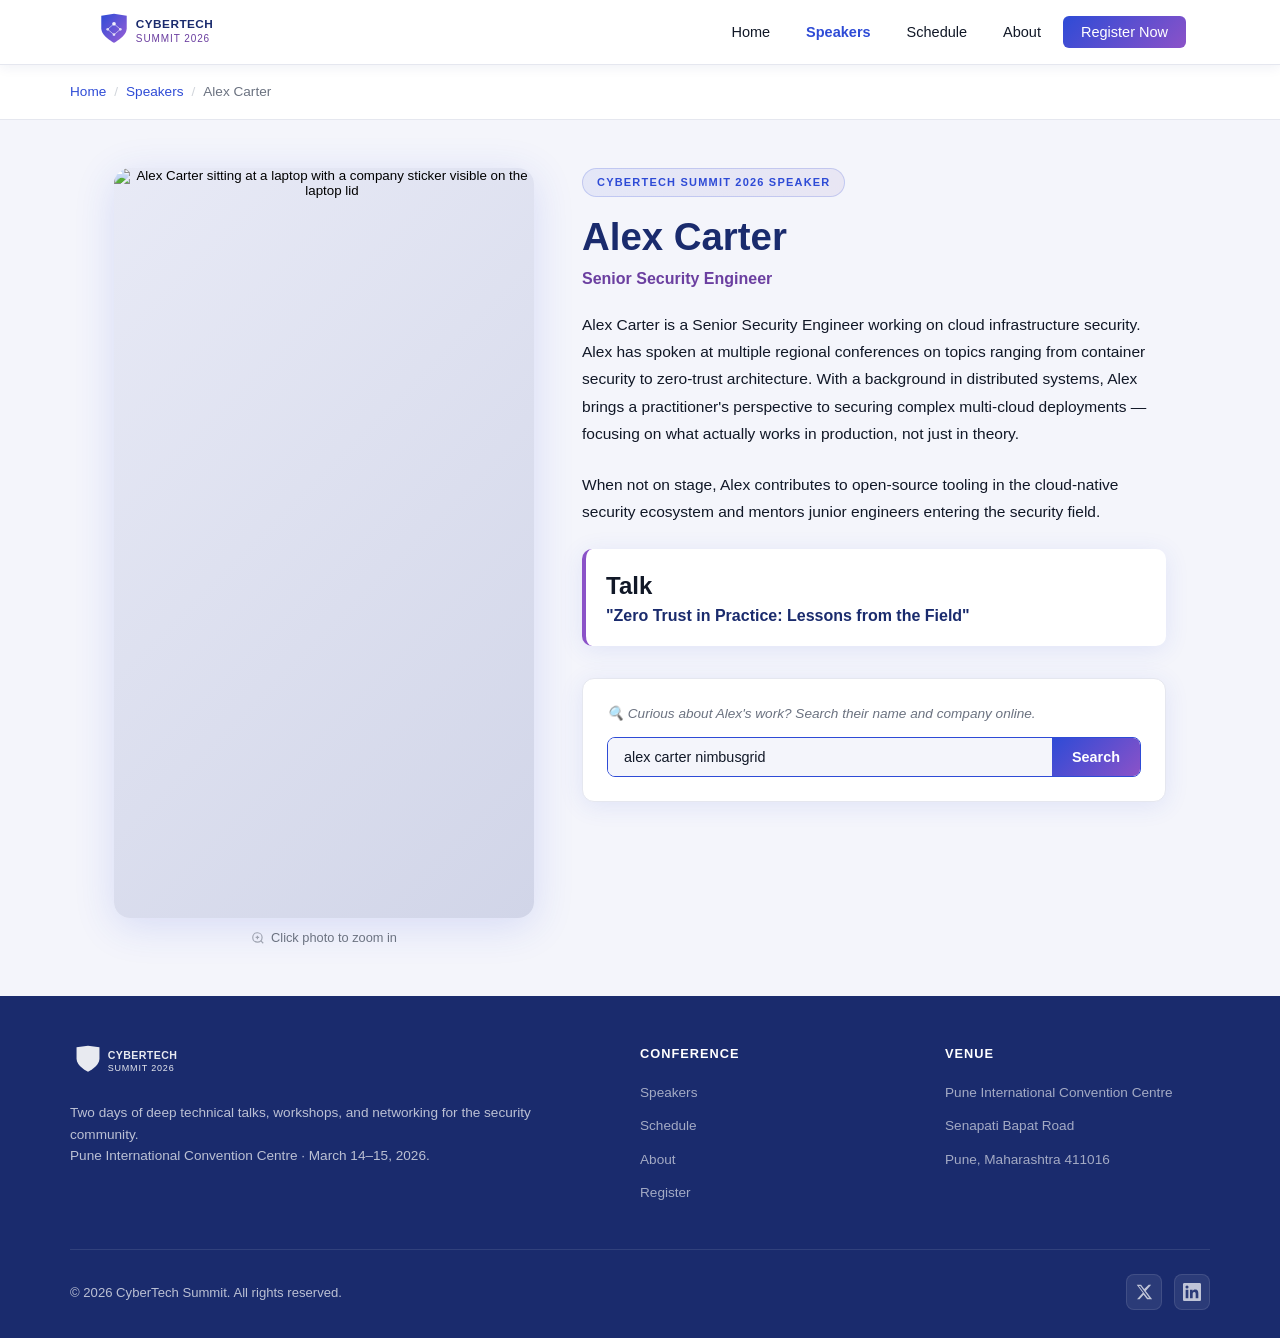
==== flyer.html @ 5ad21706 "Initial commit" ====
<!DOCTYPE html>
<html lang="en">
<head>
  <meta charset="UTF-8">
  <meta name="viewport" content="width=device-width, initial-scale=1.0">
  <title>Alex Carter — CyberTech Summit 2026 Speaker</title>
  <meta name="description" content="Alex Carter presents 'Zero Trust in Practice: Lessons from the Field' at CyberTech Summit 2026. Senior Security Engineer focused on cloud infrastructure security.">

  <!-- Open Graph -->
  <meta property="og:type" content="website">
  <meta property="og:title" content="Alex Carter — CyberTech Summit 2026">
  <meta property="og:description" content="Alex Carter presents 'Zero Trust in Practice: Lessons from the Field' at CyberTech Summit 2026.">
  <meta property="og:image" content="assets/img/speaker-alex-carter.jpg">
  <meta property="og:url" content="https://YOUR-DEPLOY-URL/flyer.html">

  <!-- Favicon -->
  <link rel="icon" href="favicon.ico" type="image/x-icon">
  <link rel="icon" href="assets/img/favicon.svg" type="image/svg+xml">

  <link rel="stylesheet" href="assets/css/conference.css">
</head>
<body>

  <a href="#main-content" class="skip-link">Skip to main content</a>

  <!-- ============================================================
       HEADER / NAV
       ============================================================ -->
  <header class="site-header" role="banner">
    <div class="nav-inner">
      <a href="index.html" class="nav-logo" aria-label="CyberTech Summit 2026 — Home">
        <img src="assets/img/logo-cybertech-summit.svg" alt="CyberTech Summit 2026 logo" width="220" height="44">
      </a>

      <button
        class="nav-toggle"
        id="nav-toggle"
        aria-controls="nav-links"
        aria-expanded="false"
        aria-label="Open navigation"
      >
        <svg width="22" height="22" viewBox="0 0 22 22" fill="none" aria-hidden="true">
          <rect x="2" y="5" width="18" height="2" rx="1" fill="currentColor"/>
          <rect x="2" y="10" width="18" height="2" rx="1" fill="currentColor"/>
          <rect x="2" y="15" width="18" height="2" rx="1" fill="currentColor"/>
        </svg>
      </button>

      <nav aria-label="Main navigation">
        <ul class="nav-links" id="nav-links" role="list">
          <li><a href="index.html">Home</a></li>
          <li><a href="speaker.html" class="active" aria-current="page">Speakers</a></li>
          <li><a href="index.html#schedule">Schedule</a></li>
          <li><a href="index.html#about">About</a></li>
          <li><a href="index.html#register" class="nav-cta">Register Now</a></li>
        </ul>
      </nav>
    </div>
  </header>

  <!-- ============================================================
       BREADCRUMB
       ============================================================ -->
  <nav class="breadcrumb" aria-label="Breadcrumb">
    <div class="breadcrumb-inner">
      <a href="index.html">Home</a>
      <span class="breadcrumb-sep" aria-hidden="true">/</span>
      <a href="speaker.html">Speakers</a>
      <span class="breadcrumb-sep" aria-hidden="true">/</span>
      <span aria-current="page">Alex Carter</span>
    </div>
  </nav>

  <!-- ============================================================
       MAIN CONTENT
       ============================================================ -->
  <main id="main-content">

    <!-- ---- BIO SECTION ---- -->
    <div class="bio-section">

      <!-- Photo column -->
      <div class="bio-photo-wrap">
        <button
          type="button"
          id="speaker-photo-trigger"
          data-2x-src="assets/img/speaker-alex-carter-2x.jpg"
          data-2x-alt="High-resolution view: Alex Carter at a laptop. Company sticker visible on laptop lid."
          aria-label="Click to zoom in on the speaker photo"
          style="background:none;border:none;padding:0;cursor:zoom-in;display:block;width:100%;"
        >
          <img
            src="assets/img/speaker-alex-carter.jpg"
            alt="Alex Carter sitting at a laptop with a company sticker visible on the laptop lid"
            class="bio-photo"
            width="600"
            height="750"
            loading="eager"
          >
        </button>
        <p class="photo-zoom-hint">
          <svg viewBox="0 0 24 24" fill="none" stroke="currentColor" stroke-width="2" aria-hidden="true">
            <circle cx="11" cy="11" r="8"/><path d="m21 21-4.35-4.35"/><path d="M11 8v6M8 11h6"/>
          </svg>
          Click photo to zoom in
        </p>
      </div>

      <!-- Bio column -->
      <div class="bio-content">
        <span class="bio-talk-badge">CyberTech Summit 2026 Speaker</span>

        <h1 class="bio-name">Alex Carter</h1>
        <p class="bio-role">Senior Security Engineer</p>

        <p class="bio-text">
          Alex Carter is a Senior Security Engineer working on cloud infrastructure security.
          Alex has spoken at multiple regional conferences on topics ranging from container security
          to zero-trust architecture. With a background in distributed systems, Alex brings a
          practitioner's perspective to securing complex multi-cloud deployments — focusing on
          what actually works in production, not just in theory.
        </p>

        <p class="bio-text">
          When not on stage, Alex contributes to open-source tooling in the cloud-native security
          ecosystem and mentors junior engineers entering the security field.
        </p>

        <div class="bio-talk-title" role="region" aria-label="Talk details">
          <h2>Talk</h2>
          <p>"Zero Trust in Practice: Lessons from the Field"</p>
        </div>

        <!-- ---- MOCK SEARCH CLUE ---- -->
        <div class="search-prompt-block" role="region" aria-label="Find Alex Carter online">
          <p class="search-prompt-hint">
            🔍 Curious about Alex's work? Search their name and company online.
          </p>
          <div class="search-box-row" role="search">
            <input
              type="text"
              id="mock-search-input"
              class="search-input-mock"
              value="alex carter nimbusgrid"
              readonly
              aria-label="Search query: alex carter nimbusgrid"
              tabindex="0"
            >
            <button
              type="button"
              id="mock-search-btn"
              class="search-btn"
              data-href="linkedin/alex-carter.html"
              aria-label="Search for alex carter nimbusgrid"
            >
              Search
            </button>
          </div>
        </div>

      </div>
    </div>

  </main>

  <!-- ============================================================
       LIGHTBOX
       ============================================================ -->
  <div
    id="lightbox-overlay"
    class="lightbox-overlay"
    role="dialog"
    aria-modal="true"
    aria-label="Speaker photo — enlarged view"
    aria-hidden="true"
  >
    <button
      id="lightbox-close"
      class="lightbox-close"
      aria-label="Close enlarged photo"
      type="button"
    >
      &times;
    </button>
    <img
      id="lightbox-img"
      class="lightbox-img"
      src=""
      alt=""
    >
  </div>

  <!-- ============================================================
       FOOTER
       ============================================================ -->
  <footer class="site-footer" role="contentinfo">
    <div class="footer-inner">
      <div class="footer-top">
        <div class="footer-brand">
          <img src="assets/img/logo-cybertech-summit.svg" alt="CyberTech Summit 2026" width="180" height="36">
          <p>Two days of deep technical talks, workshops, and networking for the security community.<br>
          Pune International Convention Centre · March 14–15, 2026.</p>
        </div>
        <div class="footer-col">
          <h4>Conference</h4>
          <ul>
            <li><a href="speaker.html">Speakers</a></li>
            <li><a href="index.html#schedule">Schedule</a></li>
            <li><a href="index.html#about">About</a></li>
            <li><a href="index.html#register">Register</a></li>
          </ul>
        </div>
        <div class="footer-col">
          <h4>Venue</h4>
          <ul>
            <li><a href="index.html">Pune International Convention Centre</a></li>
            <li><a href="index.html">Senapati Bapat Road</a></li>
            <li><a href="index.html">Pune, Maharashtra 411016</a></li>
          </ul>
        </div>
      </div>
      <div class="footer-bottom">
        <p class="footer-copyright">
          &copy; 2026 CyberTech Summit. All rights reserved.
        </p>
        <div class="footer-socials" aria-hidden="true">
          <span class="footer-social-icon">
            <svg viewBox="0 0 24 24" aria-hidden="true"><path d="M18.244 2.25h3.308l-7.227 8.26 8.502 11.24H16.17l-4.714-6.231-5.401 6.231H2.744l7.73-8.835L2.25 2.25H8.08l4.253 5.622L18.244 2.25Zm-1.161 17.52h1.833L7.084 4.126H5.117L17.083 19.77Z"/></svg>
          </span>
          <span class="footer-social-icon">
            <svg viewBox="0 0 24 24" aria-hidden="true"><path d="M20.447 20.452h-3.554v-5.569c0-1.328-.027-3.037-1.852-3.037-1.853 0-2.136 1.445-2.136 2.939v5.667H9.351V9h3.414v1.561h.046c.477-.9 1.637-1.85 3.37-1.85 3.601 0 4.267 2.37 4.267 5.455v6.286zM5.337 7.433a2.062 2.062 0 0 1-2.063-2.065 2.064 2.064 0 1 1 2.063 2.065zm1.782 13.019H3.555V9h3.564v11.452zM22.225 0H1.771C.792 0 0 .774 0 1.729v20.542C0 23.227.792 24 1.771 24h20.451C23.2 24 24 23.227 24 22.271V1.729C24 .774 23.2 0 22.222 0h.003z"/></svg>
          </span>
        </div>
      </div>
    </div>
  </footer>

  <script src="assets/js/main.js"></script>
</body>
</html>
---- assets/css/conference.css ----
/* ============================================================
   conference.css — CyberTech Summit 2026 theme
   Used by: index.html, flyer.html, speaker.html, company/nimbusgrid.html
   Palette: blue #1a2b6d / #2e4bd6 → purple #6b3fa0 / #9c5fd6
   ============================================================ */

*, *::before, *::after {
  box-sizing: border-box;
  margin: 0;
  padding: 0;
}

:root {
  --blue-dark:    #1a2b6d;
  --blue-mid:     #2e4bd6;
  --blue-light:   #4f6ae8;
  --purple-dark:  #6b3fa0;
  --purple-mid:   #8b52c8;
  --purple-light: #9c5fd6;
  --white:        #ffffff;
  --off-white:    #f4f5fb;
  --text-primary: #111827;
  --text-muted:   #6b7280;
  --card-shadow:  0 4px 24px rgba(46, 75, 214, 0.10);
  --radius:       10px;
  --font-stack:   'Inter', 'Segoe UI', Helvetica, Arial, sans-serif;
}

html { scroll-behavior: smooth; }

body {
  font-family: var(--font-stack);
  color: var(--text-primary);
  background: var(--off-white);
  line-height: 1.6;
  min-height: 100vh;
}

/* ---- SKIP LINK ---- */
.skip-link {
  position: absolute;
  left: -9999px;
  top: 0;
  background: var(--blue-mid);
  color: #fff;
  padding: 8px 16px;
  font-size: 14px;
  z-index: 9999;
  border-radius: 0 0 6px 0;
}
.skip-link:focus { left: 0; }

/* ---- HEADER / NAV ---- */
.site-header {
  background: var(--white);
  border-bottom: 1px solid #e5e7ef;
  position: sticky;
  top: 0;
  z-index: 100;
  box-shadow: 0 2px 12px rgba(26, 43, 109, 0.07);
}

.nav-inner {
  max-width: 1140px;
  margin: 0 auto;
  padding: 0 24px;
  height: 64px;
  display: flex;
  align-items: center;
  justify-content: space-between;
  gap: 24px;
}

.nav-logo {
  display: flex;
  align-items: center;
  text-decoration: none;
  gap: 10px;
  flex-shrink: 0;
}

.nav-logo img {
  height: 40px;
  width: auto;
}

.nav-links {
  display: flex;
  gap: 8px;
  list-style: none;
  flex-wrap: wrap;
}

.nav-links a {
  text-decoration: none;
  font-size: 14.5px;
  font-weight: 500;
  color: var(--text-primary);
  padding: 6px 14px;
  border-radius: 6px;
  transition: background 0.18s, color 0.18s;
}

.nav-links a:hover,
.nav-links a:focus-visible {
  background: var(--off-white);
  color: var(--blue-mid);
  outline: none;
}

.nav-links a.active {
  color: var(--blue-mid);
  font-weight: 600;
}

.nav-cta {
  background: linear-gradient(135deg, var(--blue-mid), var(--purple-mid));
  color: #fff !important;
  border-radius: 6px;
  padding: 8px 18px !important;
}
.nav-cta:hover { opacity: 0.9; }

/* Nav toggle button (mobile) */
.nav-toggle {
  display: none;
  background: none;
  border: none;
  cursor: pointer;
  padding: 6px;
  color: var(--text-primary);
}

/* ---- HERO ---- */
.hero {
  background: linear-gradient(135deg, var(--blue-dark) 0%, var(--blue-mid) 45%, var(--purple-dark) 100%);
  color: #fff;
  padding: 100px 24px 90px;
  text-align: center;
  position: relative;
  overflow: hidden;
}

.hero::before {
  content: '';
  position: absolute;
  inset: 0;
  background-image:
    radial-gradient(circle at 20% 50%, rgba(156, 95, 214, 0.25) 0%, transparent 50%),
    radial-gradient(circle at 80% 20%, rgba(46, 75, 214, 0.3) 0%, transparent 40%);
  pointer-events: none;
}

/* Circuit-board decorative pattern */
.hero::after {
  content: '';
  position: absolute;
  inset: 0;
  background-image:
    linear-gradient(rgba(255,255,255,0.04) 1px, transparent 1px),
    linear-gradient(90deg, rgba(255,255,255,0.04) 1px, transparent 1px);
  background-size: 40px 40px;
  pointer-events: none;
}

.hero-inner {
  max-width: 820px;
  margin: 0 auto;
  position: relative;
  z-index: 1;
}

.hero-badge {
  display: inline-block;
  background: rgba(255,255,255,0.12);
  border: 1px solid rgba(255,255,255,0.2);
  color: #c5cde8;
  font-size: 12px;
  font-weight: 600;
  letter-spacing: 1.5px;
  text-transform: uppercase;
  padding: 5px 16px;
  border-radius: 20px;
  margin-bottom: 24px;
}

.hero h1 {
  font-size: clamp(2rem, 5vw, 3.5rem);
  font-weight: 800;
  line-height: 1.15;
  letter-spacing: -0.5px;
  margin-bottom: 20px;
}

.hero h1 span {
  background: linear-gradient(90deg, #a78bfa, #60a5fa);
  -webkit-background-clip: text;
  -webkit-text-fill-color: transparent;
  background-clip: text;
}

.hero-sub {
  font-size: 1.15rem;
  color: rgba(255,255,255,0.8);
  margin-bottom: 14px;
}

.hero-meta {
  font-size: 0.95rem;
  color: rgba(255,255,255,0.6);
  margin-bottom: 36px;
}

.hero-actions {
  display: flex;
  gap: 14px;
  justify-content: center;
  flex-wrap: wrap;
}

.btn-primary {
  display: inline-block;
  background: #fff;
  color: var(--blue-dark);
  font-weight: 700;
  font-size: 15px;
  padding: 12px 28px;
  border-radius: var(--radius);
  text-decoration: none;
  border: none;
  cursor: pointer;
  transition: transform 0.15s, box-shadow 0.15s;
  box-shadow: 0 4px 18px rgba(0,0,0,0.15);
}
.btn-primary:hover { transform: translateY(-2px); box-shadow: 0 8px 28px rgba(0,0,0,0.2); }

.btn-secondary {
  display: inline-block;
  border: 2px solid rgba(255,255,255,0.5);
  color: #fff;
  font-weight: 600;
  font-size: 15px;
  padding: 11px 28px;
  border-radius: var(--radius);
  text-decoration: none;
  transition: border-color 0.15s, background 0.15s;
}
.btn-secondary:hover { border-color: #fff; background: rgba(255,255,255,0.08); }

/* ---- STATS BAR ---- */
.stats-bar {
  background: var(--white);
  border-bottom: 1px solid #e5e7ef;
  padding: 20px 24px;
}

.stats-inner {
  max-width: 1140px;
  margin: 0 auto;
  display: flex;
  gap: 0;
  justify-content: space-around;
  flex-wrap: wrap;
}

.stat-item {
  text-align: center;
  padding: 8px 24px;
}

.stat-number {
  font-size: 1.8rem;
  font-weight: 800;
  background: linear-gradient(135deg, var(--blue-mid), var(--purple-mid));
  -webkit-background-clip: text;
  -webkit-text-fill-color: transparent;
  background-clip: text;
  display: block;
}

.stat-label {
  font-size: 0.82rem;
  color: var(--text-muted);
  text-transform: uppercase;
  letter-spacing: 0.8px;
  font-weight: 600;
}

/* ---- SECTION COMMON ---- */
section { padding: 70px 24px; }

.section-inner {
  max-width: 1140px;
  margin: 0 auto;
}

.section-label {
  font-size: 12px;
  font-weight: 700;
  letter-spacing: 2px;
  text-transform: uppercase;
  color: var(--blue-mid);
  margin-bottom: 10px;
}

.section-title {
  font-size: clamp(1.6rem, 3vw, 2.4rem);
  font-weight: 800;
  color: var(--blue-dark);
  margin-bottom: 14px;
  line-height: 1.2;
}

.section-desc {
  font-size: 1rem;
  color: var(--text-muted);
  max-width: 560px;
  margin-bottom: 48px;
}

/* ---- SPEAKERS SECTION ---- */
.speakers-section { background: var(--off-white); }

.speaker-cards {
  display: grid;
  grid-template-columns: repeat(auto-fill, minmax(240px, 1fr));
  gap: 24px;
}

.speaker-card {
  background: var(--white);
  border-radius: 12px;
  box-shadow: var(--card-shadow);
  overflow: hidden;
  transition: transform 0.2s, box-shadow 0.2s;
  border: 1px solid #e8eaf3;
}

.speaker-card:hover {
  transform: translateY(-4px);
  box-shadow: 0 12px 36px rgba(46, 75, 214, 0.14);
}

.speaker-card a {
  text-decoration: none;
  color: inherit;
  display: block;
}

.speaker-card-img {
  width: 100%;
  height: 200px;
  object-fit: cover;
  background: linear-gradient(135deg, #e8eaf6, #d1d5e8);
  display: block;
}

/* Placeholder avatar for non-Alex cards */
.speaker-avatar-placeholder {
  width: 100%;
  height: 200px;
  display: flex;
  align-items: center;
  justify-content: center;
  background: linear-gradient(135deg, #e8eaf6, #d1d5e8);
  position: relative;
  overflow: hidden;
}

.speaker-avatar-placeholder svg {
  width: 90px;
  height: 90px;
  opacity: 0.55;
}

.speaker-card-body {
  padding: 20px;
}

.speaker-name {
  font-size: 1.05rem;
  font-weight: 700;
  color: var(--blue-dark);
  margin-bottom: 4px;
}

.speaker-title {
  font-size: 0.85rem;
  color: var(--purple-dark);
  font-weight: 500;
  margin-bottom: 10px;
}

.speaker-bio-snippet {
  font-size: 0.83rem;
  color: var(--text-muted);
  line-height: 1.5;
  margin-bottom: 14px;
}

.speaker-tag {
  display: inline-block;
  font-size: 11px;
  font-weight: 600;
  padding: 3px 10px;
  border-radius: 20px;
  background: linear-gradient(135deg, rgba(46,75,214,0.08), rgba(107,63,160,0.08));
  color: var(--blue-mid);
  border: 1px solid rgba(46,75,214,0.15);
  margin-right: 4px;
  margin-bottom: 4px;
}

.speaker-card-featured {
  border: 2px solid var(--blue-mid);
  position: relative;
}

.speaker-card-featured::before {
  content: 'Featured';
  position: absolute;
  top: 12px;
  right: 12px;
  background: linear-gradient(135deg, var(--blue-mid), var(--purple-mid));
  color: #fff;
  font-size: 11px;
  font-weight: 700;
  padding: 3px 10px;
  border-radius: 20px;
  letter-spacing: 0.5px;
  z-index: 2;
}

/* ---- AGENDA SECTION ---- */
.agenda-section { background: var(--white); }

.agenda-grid {
  display: grid;
  grid-template-columns: repeat(auto-fill, minmax(280px, 1fr));
  gap: 20px;
}

.agenda-item {
  background: var(--off-white);
  border-radius: var(--radius);
  padding: 22px;
  border-left: 4px solid var(--blue-mid);
  transition: border-color 0.2s;
}

.agenda-item:hover { border-left-color: var(--purple-mid); }

.agenda-time {
  font-size: 0.78rem;
  font-weight: 700;
  color: var(--purple-dark);
  text-transform: uppercase;
  letter-spacing: 1px;
  margin-bottom: 6px;
}

.agenda-title {
  font-size: 0.95rem;
  font-weight: 700;
  color: var(--blue-dark);
  margin-bottom: 4px;
}

.agenda-speaker {
  font-size: 0.82rem;
  color: var(--text-muted);
}

/* ---- ABOUT / CTA SECTION ---- */
.cta-section {
  background: linear-gradient(135deg, var(--blue-dark), var(--purple-dark));
  color: #fff;
  text-align: center;
  padding: 80px 24px;
}

.cta-section .section-title { color: #fff; }
.cta-section .section-desc { color: rgba(255,255,255,0.75); max-width: 540px; margin: 0 auto 36px; }

/* ---- BREADCRUMB ---- */
.breadcrumb {
  padding: 16px 24px;
  background: var(--white);
  border-bottom: 1px solid #e5e7ef;
}

.breadcrumb-inner {
  max-width: 1140px;
  margin: 0 auto;
  display: flex;
  gap: 8px;
  align-items: center;
  font-size: 0.85rem;
  color: var(--text-muted);
  flex-wrap: wrap;
}

.breadcrumb a {
  color: var(--blue-mid);
  text-decoration: none;
}

.breadcrumb a:hover { text-decoration: underline; }

.breadcrumb-sep { color: #d1d5db; }

/* ---- SPEAKER BIO PAGE (flyer / speaker) ---- */
.bio-section {
  max-width: 1100px;
  margin: 0 auto;
  padding: 48px 24px;
  display: grid;
  grid-template-columns: 420px 1fr;
  gap: 48px;
  align-items: start;
}

.bio-photo-wrap {
  position: relative;
}

.bio-photo {
  width: 100%;
  border-radius: 16px;
  box-shadow: 0 8px 40px rgba(46, 75, 214, 0.15);
  display: block;
  background: linear-gradient(135deg, #e8eaf6, #d1d5e8);
  cursor: pointer;
  transition: box-shadow 0.2s;
}

.bio-photo:hover {
  box-shadow: 0 12px 48px rgba(46, 75, 214, 0.22);
}

.photo-zoom-hint {
  display: flex;
  align-items: center;
  gap: 6px;
  margin-top: 10px;
  font-size: 0.8rem;
  color: var(--text-muted);
  justify-content: center;
}

.photo-zoom-hint svg { width: 14px; height: 14px; opacity: 0.6; }

.bio-content {}

.bio-talk-badge {
  display: inline-block;
  background: linear-gradient(135deg, rgba(46,75,214,0.08), rgba(107,63,160,0.08));
  color: var(--blue-mid);
  border: 1px solid rgba(46,75,214,0.2);
  font-size: 11px;
  font-weight: 700;
  letter-spacing: 1.2px;
  text-transform: uppercase;
  padding: 5px 14px;
  border-radius: 20px;
  margin-bottom: 18px;
}

.bio-name {
  font-size: clamp(1.6rem, 3vw, 2.4rem);
  font-weight: 800;
  color: var(--blue-dark);
  line-height: 1.15;
  margin-bottom: 6px;
}

.bio-role {
  font-size: 1rem;
  color: var(--purple-dark);
  font-weight: 600;
  margin-bottom: 20px;
}

.bio-text {
  font-size: 0.97rem;
  color: var(--text-primary);
  line-height: 1.75;
  margin-bottom: 24px;
}

.bio-talk-title {
  background: var(--white);
  border-radius: var(--radius);
  padding: 18px 20px;
  border-left: 4px solid var(--purple-mid);
  margin-bottom: 32px;
  box-shadow: var(--card-shadow);
}

.bio-talk-title h3 {
  font-size: 0.8rem;
  font-weight: 700;
  letter-spacing: 1px;
  text-transform: uppercase;
  color: var(--purple-dark);
  margin-bottom: 6px;
}

.bio-talk-title p {
  font-size: 1rem;
  font-weight: 700;
  color: var(--blue-dark);
  line-height: 1.4;
}

/* ---- MOCK SEARCH BOX ---- */
.search-prompt-block {
  background: var(--white);
  border: 1px solid #e5e7ef;
  border-radius: 12px;
  padding: 24px;
  box-shadow: var(--card-shadow);
}

.search-prompt-hint {
  font-size: 0.85rem;
  color: var(--text-muted);
  margin-bottom: 12px;
  font-style: italic;
  display: flex;
  align-items: center;
  gap: 6px;
}

.search-box-row {
  display: flex;
  gap: 0;
  border: 1.5px solid var(--blue-mid);
  border-radius: 8px;
  overflow: hidden;
}

.search-input-mock {
  flex: 1;
  background: #f4f5fb;
  border: none;
  padding: 11px 16px;
  font-size: 0.9rem;
  color: var(--text-primary);
  font-family: var(--font-stack);
  font-weight: 500;
  cursor: default;
  outline: none;
}

.search-btn {
  background: linear-gradient(135deg, var(--blue-mid), var(--purple-mid));
  color: #fff;
  border: none;
  padding: 11px 20px;
  font-size: 0.9rem;
  font-weight: 600;
  cursor: pointer;
  font-family: var(--font-stack);
  transition: opacity 0.15s;
}

.search-btn:hover { opacity: 0.88; }
.search-btn:focus-visible { outline: 2px solid var(--blue-mid); outline-offset: 2px; }

/* ---- LIGHTBOX ---- */
.lightbox-overlay {
  display: none;
  position: fixed;
  inset: 0;
  background: rgba(0,0,0,0.88);
  z-index: 1000;
  align-items: center;
  justify-content: center;
  padding: 24px;
}

.lightbox-overlay.active { display: flex; }

.lightbox-img {
  max-width: 90vw;
  max-height: 90vh;
  border-radius: 10px;
  box-shadow: 0 20px 80px rgba(0,0,0,0.6);
  object-fit: contain;
  width: 100%;
}

.lightbox-close {
  position: absolute;
  top: 20px;
  right: 24px;
  background: rgba(255,255,255,0.15);
  border: none;
  color: #fff;
  width: 40px;
  height: 40px;
  border-radius: 50%;
  font-size: 22px;
  cursor: pointer;
  display: flex;
  align-items: center;
  justify-content: center;
  transition: background 0.15s;
}
.lightbox-close:hover { background: rgba(255,255,255,0.25); }

/* ---- COMPANY PAGE ---- */
.company-hero {
  background: linear-gradient(135deg, var(--blue-dark), var(--purple-dark));
  color: #fff;
  padding: 70px 24px 60px;
}

.company-hero-inner {
  max-width: 900px;
  margin: 0 auto;
  display: flex;
  align-items: center;
  gap: 36px;
  flex-wrap: wrap;
}

.company-hero-logo {
  background: rgba(255,255,255,0.1);
  border-radius: 16px;
  padding: 20px 28px;
  backdrop-filter: blur(4px);
  border: 1px solid rgba(255,255,255,0.15);
}

.company-hero-logo img {
  height: 60px;
  width: auto;
  filter: brightness(0) invert(1);
}

.company-hero-text h1 {
  font-size: clamp(1.6rem, 3vw, 2.4rem);
  font-weight: 800;
  margin-bottom: 8px;
}

.company-hero-text p {
  color: rgba(255,255,255,0.75);
  font-size: 1rem;
}

.company-content {
  max-width: 900px;
  margin: 0 auto;
  padding: 48px 24px;
}

.company-about {
  background: var(--white);
  border-radius: 12px;
  padding: 32px;
  margin-bottom: 32px;
  box-shadow: var(--card-shadow);
}

.company-about h2 {
  font-size: 1.3rem;
  font-weight: 700;
  color: var(--blue-dark);
  margin-bottom: 16px;
}

.company-about p {
  color: var(--text-primary);
  line-height: 1.75;
  margin-bottom: 12px;
}

.team-grid {
  display: grid;
  grid-template-columns: repeat(auto-fill, minmax(220px, 1fr));
  gap: 20px;
  margin-top: 32px;
}

.team-card {
  background: var(--white);
  border-radius: 12px;
  padding: 24px 20px;
  box-shadow: var(--card-shadow);
  border: 1px solid #e8eaf3;
  text-align: center;
}

.team-card-avatar {
  width: 72px;
  height: 72px;
  border-radius: 50%;
  margin: 0 auto 14px;
  background: linear-gradient(135deg, #e8eaf6, #d1d5e8);
  display: flex;
  align-items: center;
  justify-content: center;
  overflow: hidden;
}

.team-card-avatar img {
  width: 100%;
  height: 100%;
  object-fit: cover;
}

.team-card-name {
  font-size: 0.95rem;
  font-weight: 700;
  color: var(--blue-dark);
  margin-bottom: 4px;
}

.team-card-role {
  font-size: 0.82rem;
  color: var(--text-muted);
}

/* ---- FOOTER ---- */
.site-footer {
  background: var(--blue-dark);
  color: rgba(255,255,255,0.7);
  padding: 48px 24px 28px;
}

.footer-inner {
  max-width: 1140px;
  margin: 0 auto;
}

.footer-top {
  display: grid;
  grid-template-columns: 2fr 1fr 1fr;
  gap: 40px;
  margin-bottom: 36px;
  flex-wrap: wrap;
}

.footer-brand img { height: 36px; margin-bottom: 14px; filter: brightness(0) invert(1); opacity: 0.9; }
.footer-brand p { font-size: 0.85rem; line-height: 1.6; }

.footer-col h4 {
  font-size: 0.8rem;
  font-weight: 700;
  color: #fff;
  text-transform: uppercase;
  letter-spacing: 1px;
  margin-bottom: 14px;
}

.footer-col ul { list-style: none; }
.footer-col ul li { margin-bottom: 8px; }
.footer-col ul li a {
  font-size: 0.85rem;
  color: rgba(255,255,255,0.6);
  text-decoration: none;
  transition: color 0.15s;
}
.footer-col ul li a:hover { color: #fff; }

.footer-bottom {
  border-top: 1px solid rgba(255,255,255,0.1);
  padding-top: 24px;
  display: flex;
  justify-content: space-between;
  align-items: center;
  gap: 16px;
  flex-wrap: wrap;
}

.footer-copyright { font-size: 0.82rem; }

.footer-socials {
  display: flex;
  gap: 12px;
}

.footer-social-icon {
  width: 36px;
  height: 36px;
  border-radius: 8px;
  background: rgba(255,255,255,0.08);
  display: flex;
  align-items: center;
  justify-content: center;
  transition: background 0.15s;
  border: 1px solid rgba(255,255,255,0.1);
}

.footer-social-icon:hover { background: rgba(255,255,255,0.15); }
.footer-social-icon svg { width: 18px; height: 18px; fill: rgba(255,255,255,0.7); }

/* ---- RESPONSIVE ---- */
@media (max-width: 900px) {
  .footer-top { grid-template-columns: 1fr 1fr; }
  .bio-section { grid-template-columns: 1fr; }
  .bio-photo-wrap { max-width: 420px; margin: 0 auto; }
}

@media (max-width: 640px) {
  .hero { padding: 64px 20px 60px; }
  .speaker-cards { grid-template-columns: 1fr 1fr; }
  .footer-top { grid-template-columns: 1fr; }
  .company-hero-inner { flex-direction: column; }
}

@media (max-width: 480px) {
  .nav-links { display: none; }
  .nav-links.open { display: flex; flex-direction: column; gap: 4px; }
  .nav-toggle { display: block; }
  .nav-inner { flex-wrap: wrap; height: auto; padding: 12px 16px; }
  .speaker-cards { grid-template-columns: 1fr; }
  .stats-inner { flex-direction: column; gap: 8px; }
  .hero h1 { font-size: 1.8rem; }
}
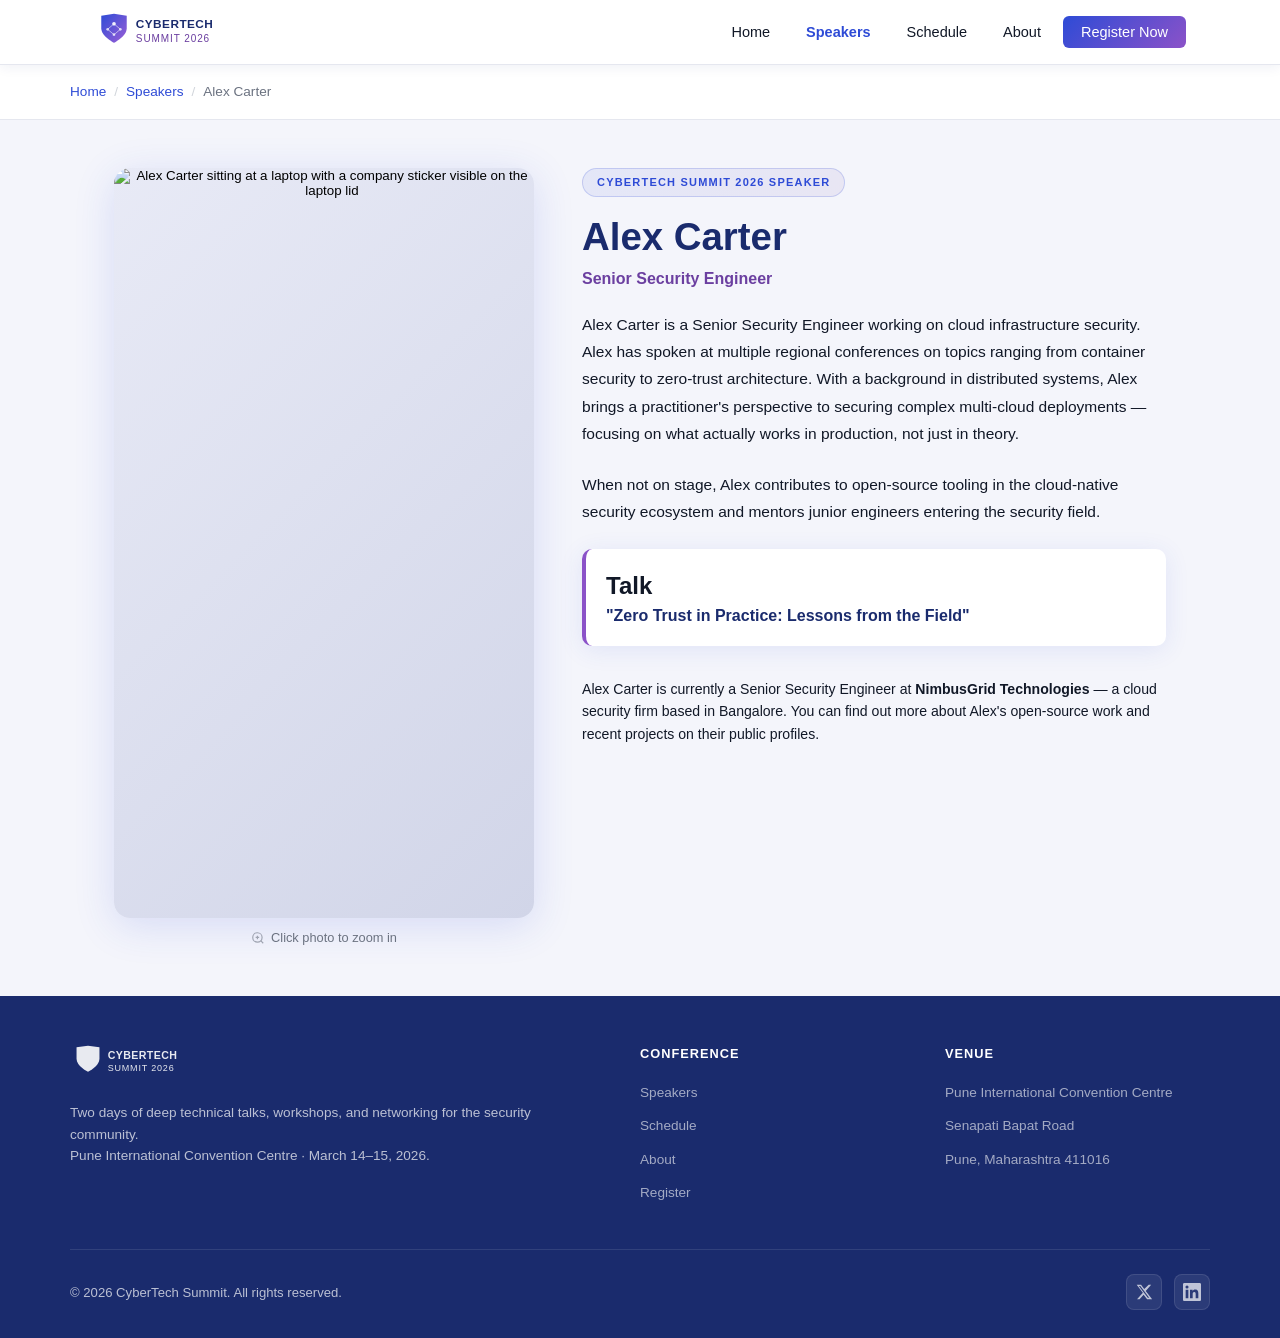
==== commit 4d4d8f9a: "OSINT CTF challenge" ====
--- a/flyer.html
+++ b/flyer.html
@@ -131,31 +131,8 @@
           <p>"Zero Trust in Practice: Lessons from the Field"</p>
         </div>
 
-        <!-- ---- MOCK SEARCH CLUE ---- -->
-        <div class="search-prompt-block" role="region" aria-label="Find Alex Carter online">
-          <p class="search-prompt-hint">
-            🔍 Curious about Alex's work? Search their name and company online.
-          </p>
-          <div class="search-box-row" role="search">
-            <input
-              type="text"
-              id="mock-search-input"
-              class="search-input-mock"
-              value="alex carter nimbusgrid"
-              readonly
-              aria-label="Search query: alex carter nimbusgrid"
-              tabindex="0"
-            >
-            <button
-              type="button"
-              id="mock-search-btn"
-              class="search-btn"
-              data-href="linkedin/alex-carter.html"
-              aria-label="Search for alex carter nimbusgrid"
-            >
-              Search
-            </button>
-          </div>
+        <div class="bio-links" style="margin-top:20px;font-size:0.88rem;color:var(--muted);">
+          <p>Alex Carter is currently a Senior Security Engineer at <strong>NimbusGrid Technologies</strong> — a cloud security firm based in Bangalore. You can find out more about Alex's open-source work and recent projects on their public profiles.</p>
         </div>
 
       </div>
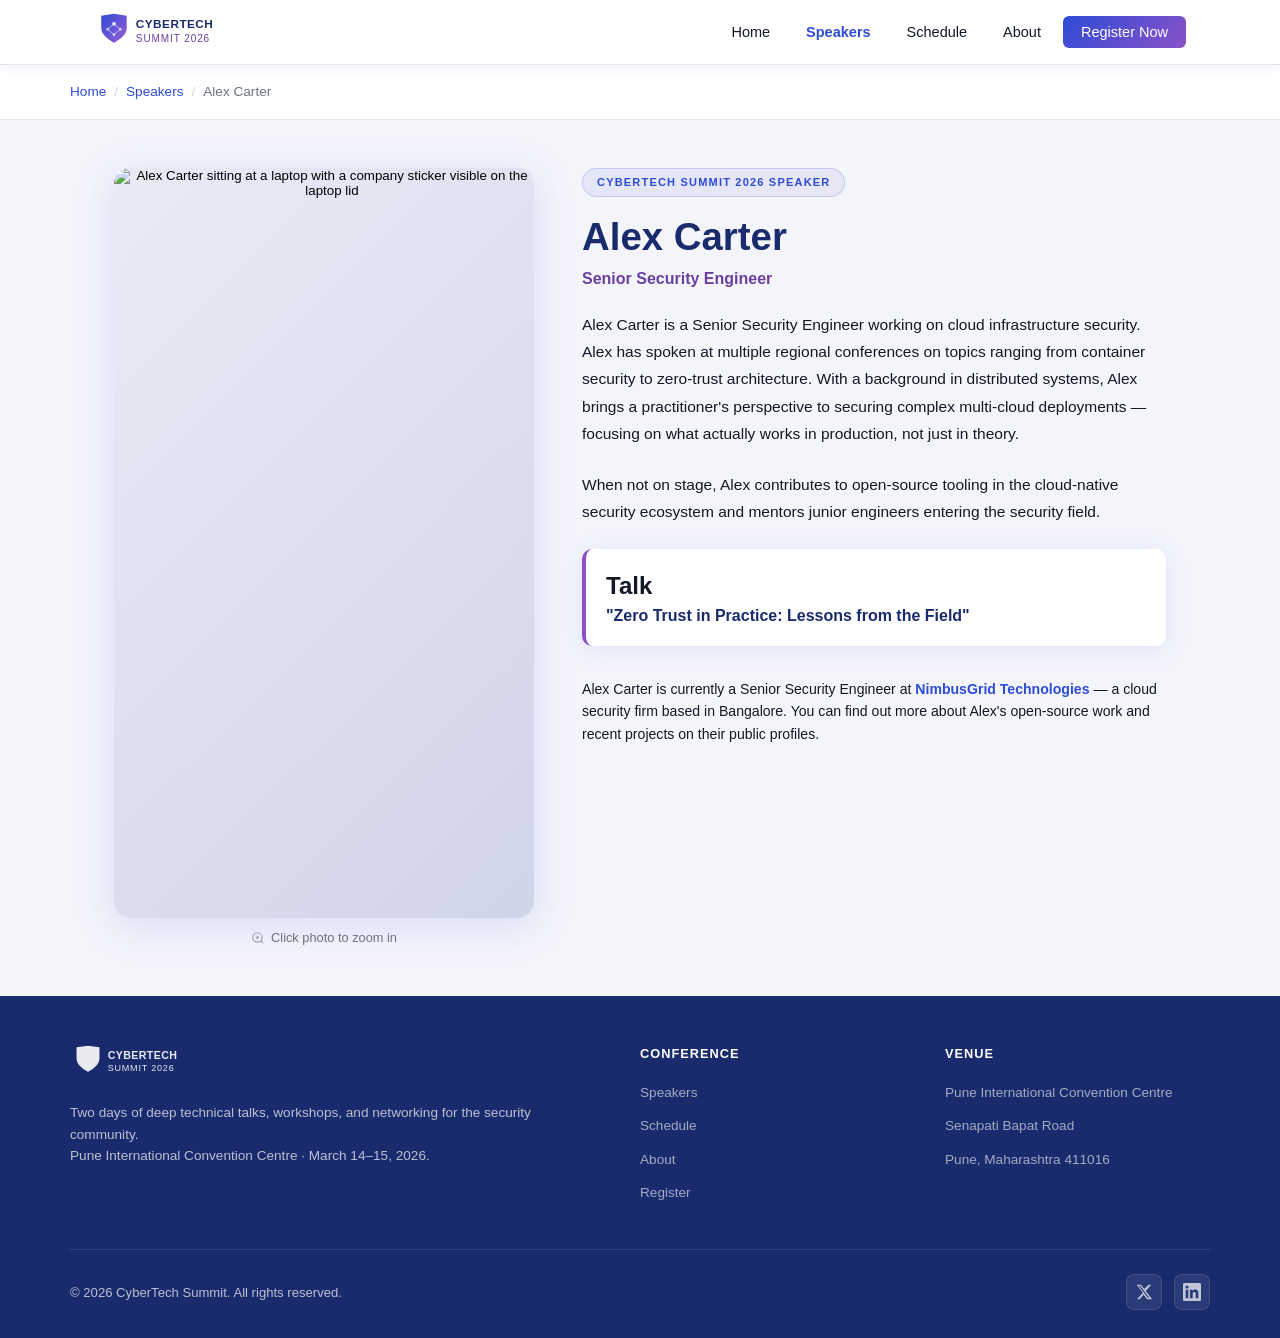
==== commit c1934f76: "OSINT CTF challenge" ====
--- a/flyer.html
+++ b/flyer.html
@@ -132,7 +132,7 @@
         </div>
 
         <div class="bio-links" style="margin-top:20px;font-size:0.88rem;color:var(--muted);">
-          <p>Alex Carter is currently a Senior Security Engineer at <strong>NimbusGrid Technologies</strong> — a cloud security firm based in Bangalore. You can find out more about Alex's open-source work and recent projects on their public profiles.</p>
+          <p>Alex Carter is currently a Senior Security Engineer at <a href="company/nimbusgrid.html" style="color:var(--blue-mid);font-weight:600;text-decoration:none;">NimbusGrid Technologies</a> — a cloud security firm based in Bangalore. You can find out more about Alex's open-source work and recent projects on their public profiles.</p>
         </div>
 
       </div>
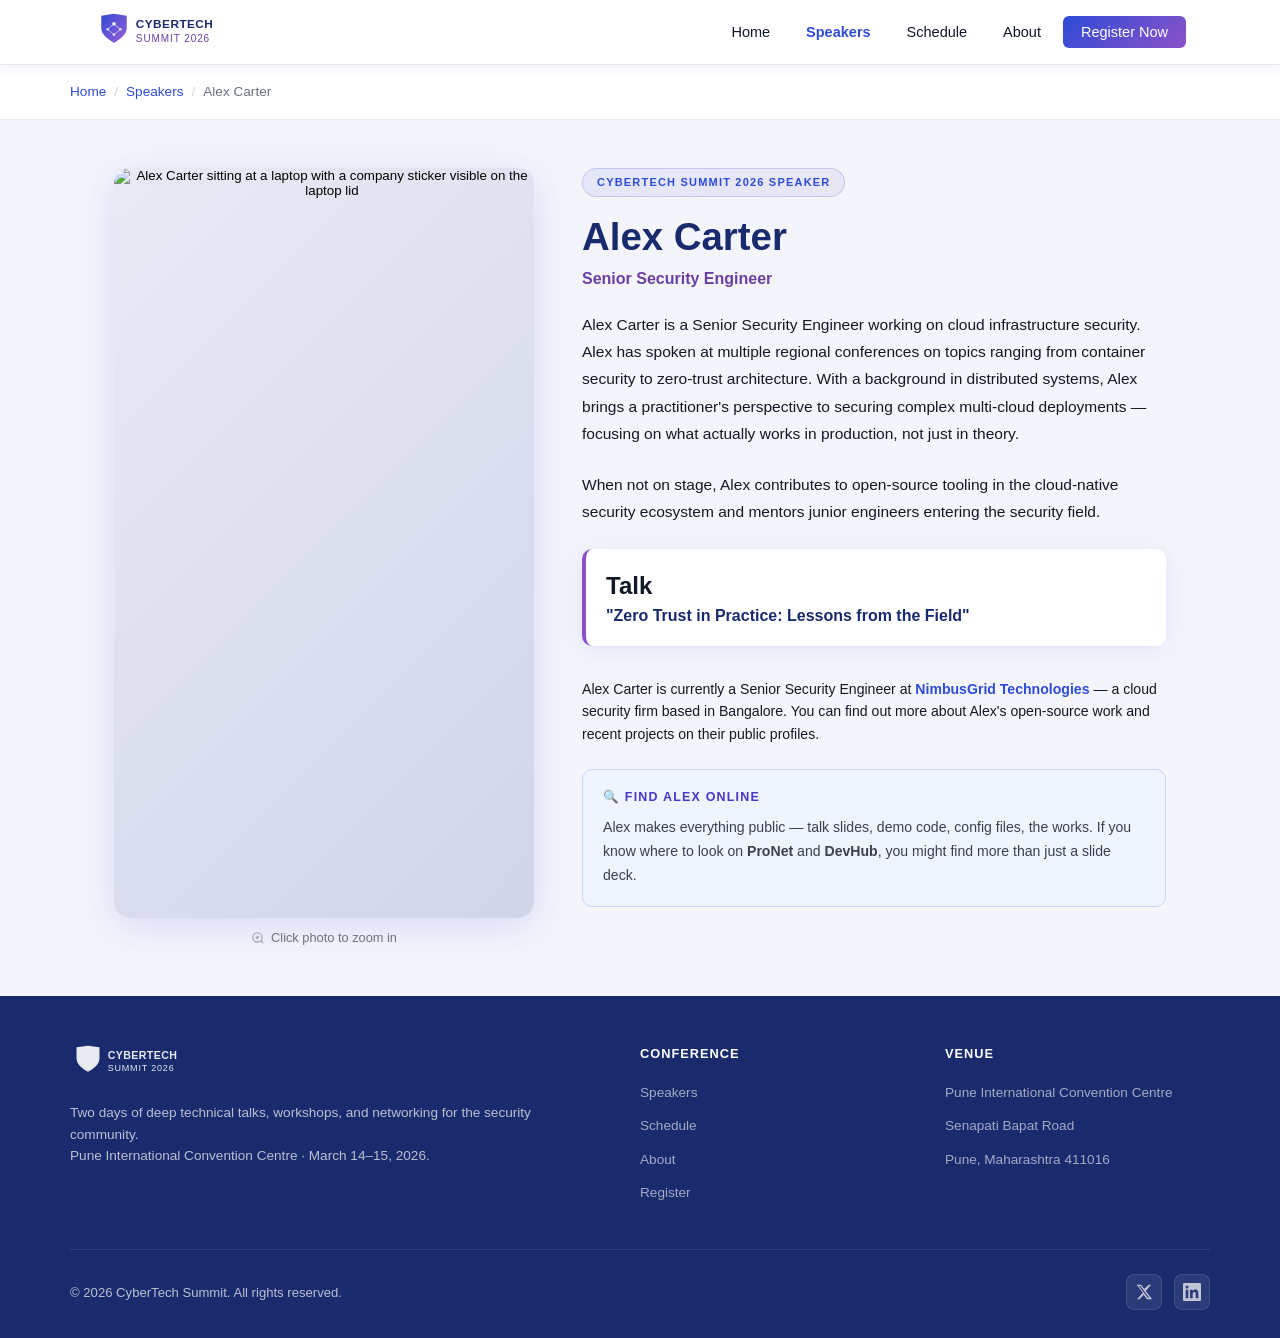
==== commit 938f28f8: "OSINT CTF challenge" ====
--- a/flyer.html
+++ b/flyer.html
@@ -135,6 +135,16 @@
           <p>Alex Carter is currently a Senior Security Engineer at <a href="company/nimbusgrid.html" style="color:var(--blue-mid);font-weight:600;text-decoration:none;">NimbusGrid Technologies</a> — a cloud security firm based in Bangalore. You can find out more about Alex's open-source work and recent projects on their public profiles.</p>
         </div>
 
+        <!-- Hint block -->
+        <div style="margin-top:24px;background:#f0f4ff;border:1px solid #c7d2fe;border-radius:10px;padding:18px 20px;">
+          <p style="font-size:0.78rem;font-weight:700;letter-spacing:1.2px;text-transform:uppercase;color:#4338ca;margin-bottom:8px;">🔍 Find Alex Online</p>
+          <p style="font-size:0.88rem;color:#374151;line-height:1.7;">
+            Alex makes everything public — talk slides, demo code, config files, the works.
+            If you know where to look on <strong>ProNet</strong> and <strong>DevHub</strong>,
+            you might find more than just a slide deck.
+          </p>
+        </div>
+
       </div>
     </div>
 
